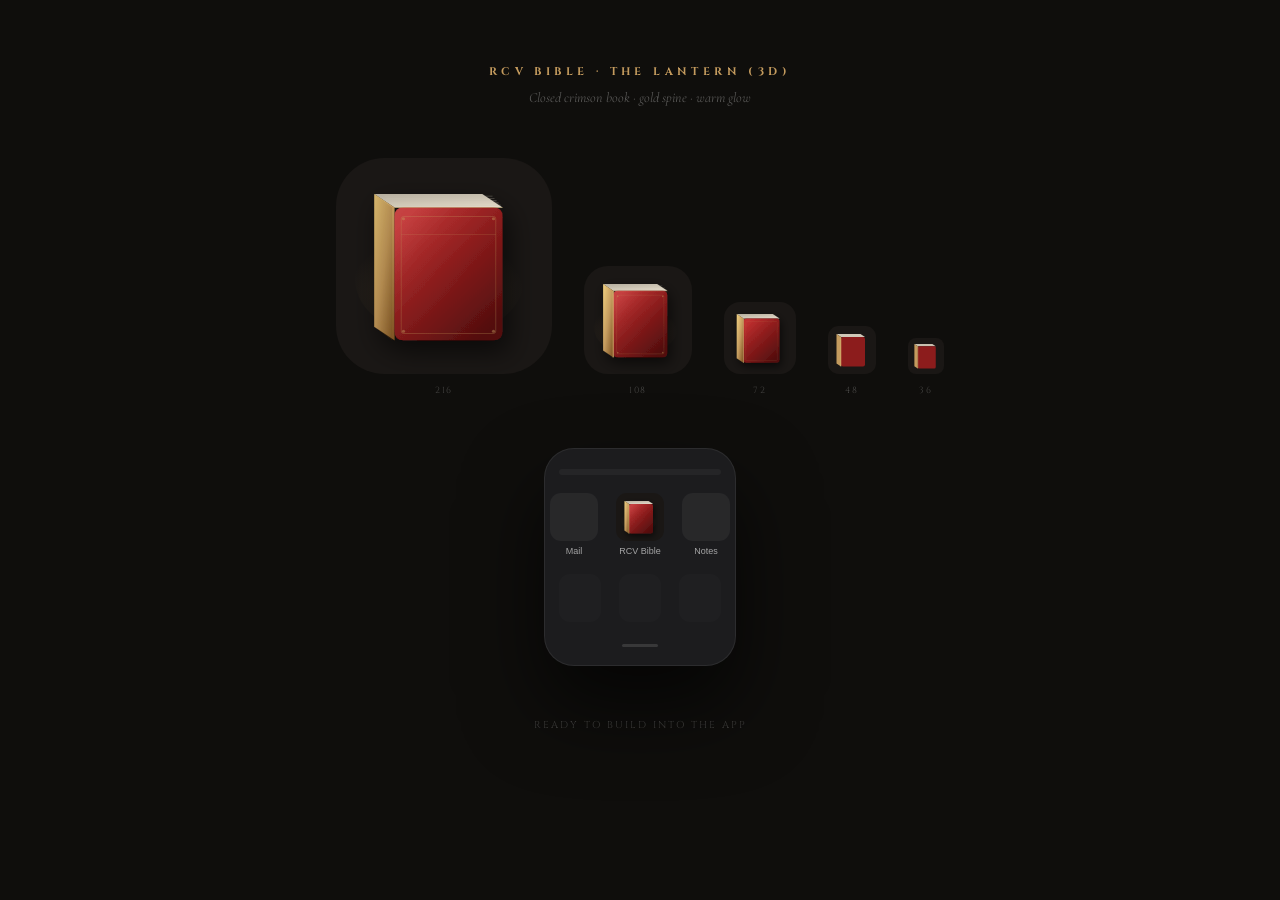
==== icon-concepts.html @ 39d1bde3 "feat: redesign app icon as 3D crimson book with gold spine Closed book with three visible faces: rou" ====
<!DOCTYPE html>
<html lang="en">
<head>
<meta charset="UTF-8">
<title>RCV Bible — Icon Preview</title>
<style>
  @import url('https://fonts.googleapis.com/css2?family=Cinzel:wght@400;600&family=Cormorant+Garamond:ital,wght@0,300;1,300&display=swap');
  *, *::before, *::after { box-sizing: border-box; margin: 0; padding: 0; }
  body {
    background: #0F0E0C;
    color: #FAF8F4;
    font-family: 'Cormorant Garamond', Georgia, serif;
    min-height: 100vh;
    display: flex;
    flex-direction: column;
    align-items: center;
    padding: 64px 40px 80px;
    gap: 52px;
  }
  header { text-align: center; }
  header h1 { font-family:'Cinzel',serif; font-size:11px; letter-spacing:.4em; color:#C49B5E; text-transform:uppercase; margin-bottom:10px; }
  header p  { font-size:14px; color:rgba(255,255,255,.3); font-style:italic; }
  .sizes { display:flex; align-items:flex-end; gap:32px; }
  .sw { display:flex; flex-direction:column; align-items:center; gap:10px; }
  .sw span { font-family:'Cinzel',serif; font-size:9px; letter-spacing:.2em; color:rgba(255,255,255,.22); }
  .icon { border-radius:22.4%; overflow:hidden; display:block; }
  .phone {
    width:192px; background:#1C1C1E; border-radius:30px;
    border:1.5px solid rgba(255,255,255,.07); padding:20px 14px 18px;
    display:flex; flex-direction:column; align-items:center; gap:6px;
    box-shadow:0 40px 80px rgba(0,0,0,.65);
  }
  .home-row { display:flex; gap:18px; align-items:center; justify-content:center; width:100%; padding:6px 0; }
  .aiw { display:flex; flex-direction:column; align-items:center; gap:5px; }
  .albl { font-family:-apple-system,sans-serif; font-size:9px; color:rgba(255,255,255,.6); }
  .ph { width:48px; height:48px; border-radius:11px; background:rgba(255,255,255,.05); }
</style>
</head>
<body>

<header>
  <h1>RCV Bible · The Lantern (3D)</h1>
  <p>Closed crimson book · gold spine · warm glow</p>
</header>

<div class="sizes">

  <!-- 216px -->
  <div class="sw">
    <svg class="icon" width="216" height="216" viewBox="0 0 192 192" xmlns="http://www.w3.org/2000/svg">
      <defs>
        <!-- Ambient warm glow -->
        <radialGradient id="glow" cx="48%" cy="62%" r="52%">
          <stop offset="0%"   stop-color="#C49B5E" stop-opacity="0.28"/>
          <stop offset="60%"  stop-color="#C49B5E" stop-opacity="0.08"/>
          <stop offset="100%" stop-color="#C49B5E" stop-opacity="0"/>
        </radialGradient>
        <!-- Front cover crimson -->
        <linearGradient id="cover" x1="15%" y1="5%" x2="85%" y2="95%">
          <stop offset="0%"   stop-color="#C03030"/>
          <stop offset="45%"  stop-color="#8C1C1C"/>
          <stop offset="100%" stop-color="#520E0E"/>
        </linearGradient>
        <!-- Cover sheen (subtle diagonal highlight) -->
        <linearGradient id="sheen" x1="0%" y1="0%" x2="60%" y2="60%">
          <stop offset="0%"   stop-color="#FFFFFF" stop-opacity="0.10"/>
          <stop offset="50%"  stop-color="#FFFFFF" stop-opacity="0.02"/>
          <stop offset="100%" stop-color="#FFFFFF" stop-opacity="0"/>
        </linearGradient>
        <!-- Spine face gold -->
        <linearGradient id="spine" x1="0%" y1="0%" x2="100%" y2="100%">
          <stop offset="0%"   stop-color="#F0D080"/>
          <stop offset="50%"  stop-color="#C49B5E"/>
          <stop offset="100%" stop-color="#7A5020"/>
        </linearGradient>
        <!-- Top face (pages) -->
        <linearGradient id="top" x1="80%" y1="100%" x2="20%" y2="0%">
          <stop offset="0%"   stop-color="#E2D9C8"/>
          <stop offset="100%" stop-color="#B8B0A0"/>
        </linearGradient>
        <!-- Spine edge highlight -->
        <linearGradient id="spedge" x1="0%" y1="0%" x2="0%" y2="100%">
          <stop offset="0%"   stop-color="#F8E8A0"/>
          <stop offset="100%" stop-color="#C49B5E"/>
        </linearGradient>
        <!-- Drop shadow filter -->
        <filter id="shadow" x="-18%" y="-8%" width="145%" height="135%">
          <feDropShadow dx="5" dy="10" stdDeviation="12" flood-color="#000" flood-opacity="0.6"/>
        </filter>
        <!-- Spine glow filter -->
        <filter id="sg" x="-60%" y="-5%" width="220%" height="110%">
          <feGaussianBlur stdDeviation="2.5" result="b"/>
          <feMerge><feMergeNode in="b"/><feMergeNode in="SourceGraphic"/></feMerge>
        </filter>
      </defs>

      <!-- Background -->
      <rect width="192" height="192" fill="#1A1715"/>

      <!-- Ambient glow -->
      <ellipse cx="92" cy="108" rx="75" ry="52" fill="url(#glow)"/>

      <g filter="url(#shadow)">

        <!-- ① Top face — pages (cream parallelogram) -->
        <polygon points="52,44 148,44 130,32 34,32" fill="url(#top)"/>
        <!-- Page lines on top face -->
        <line x1="50.2" y1="42" x2="146.2" y2="42" stroke="#C8C0B0" stroke-width="0.6" stroke-opacity="0.5"/>
        <line x1="48.4" y1="40" x2="144.4" y2="40" stroke="#C8C0B0" stroke-width="0.6" stroke-opacity="0.45"/>
        <line x1="46.6" y1="38" x2="142.6" y2="38" stroke="#C8C0B0" stroke-width="0.6" stroke-opacity="0.4"/>
        <line x1="44.8" y1="36" x2="140.8" y2="36" stroke="#C8C0B0" stroke-width="0.5" stroke-opacity="0.35"/>
        <line x1="43.0" y1="34" x2="139.0" y2="34" stroke="#C8C0B0" stroke-width="0.5" stroke-opacity="0.3"/>

        <!-- ② Spine face — gold parallelogram -->
        <polygon points="52,44 34,32 34,150 52,162" fill="url(#spine)"/>
        <!-- Spine inner shadow -->
        <polygon points="50,44 34,32 34,150 50,162" fill="#5A3A10" fill-opacity="0.18"/>

        <!-- ③ Front cover — crimson rounded rect -->
        <path d="M 60,44 L 140,44 Q 148,44 148,52 L 148,154 Q 148,162 140,162 L 60,162 Q 52,162 52,154 L 52,52 Q 52,44 60,44 Z"
              fill="url(#cover)"/>
        <!-- Cover sheen overlay -->
        <path d="M 60,44 L 140,44 Q 148,44 148,52 L 148,154 Q 148,162 140,162 L 60,162 Q 52,162 52,154 L 52,52 Q 52,44 60,44 Z"
              fill="url(#sheen)"/>

        <!-- Cover inset border ornament -->
        <path d="M 60,52 L 140,52 Q 142,52 142,54 L 142,154 Q 142,156 140,156 L 60,156 Q 58,156 58,154 L 58,54 Q 58,52 60,52 Z"
              fill="none" stroke="#C49B5E" stroke-width="0.75" stroke-opacity="0.32"/>
        <!-- Corner jewels -->
        <circle cx="60"  cy="54"  r="1.4" fill="#C49B5E" fill-opacity="0.45"/>
        <circle cx="140" cy="54"  r="1.4" fill="#C49B5E" fill-opacity="0.45"/>
        <circle cx="60"  cy="154" r="1.4" fill="#C49B5E" fill-opacity="0.45"/>
        <circle cx="140" cy="154" r="1.4" fill="#C49B5E" fill-opacity="0.45"/>
        <!-- Thin horizontal accent line near top of cover -->
        <line x1="58" y1="68" x2="142" y2="68" stroke="#C49B5E" stroke-width="0.7" stroke-opacity="0.22"/>

        <!-- ④ Spine highlight edge (bright line where spine meets cover) -->
        <line x1="52" y1="44" x2="52" y2="162" stroke="url(#spedge)" stroke-width="1.8" filter="url(#sg)"/>

        <!-- Top-front corner edge highlight -->
        <line x1="52" y1="44" x2="148" y2="44" stroke="#F2D488" stroke-width="1" stroke-opacity="0.35"/>

      </g>
    </svg>
    <span>216</span>
  </div>

  <!-- 108px -->
  <div class="sw">
    <svg class="icon" width="108" height="108" viewBox="0 0 192 192" xmlns="http://www.w3.org/2000/svg">
      <rect width="192" height="192" fill="#1A1715"/>
      <ellipse cx="92" cy="108" rx="75" ry="52" fill="url(#glow)"/>
      <g filter="url(#shadow)">
        <polygon points="52,44 148,44 130,32 34,32" fill="url(#top)"/>
        <line x1="50.2" y1="42" x2="146.2" y2="42" stroke="#C8C0B0" stroke-width="0.6" stroke-opacity="0.45"/>
        <line x1="47"   y1="39" x2="143"   y2="39" stroke="#C8C0B0" stroke-width="0.5" stroke-opacity="0.38"/>
        <line x1="43"   y1="35" x2="139"   y2="35" stroke="#C8C0B0" stroke-width="0.5" stroke-opacity="0.3"/>
        <polygon points="52,44 34,32 34,150 52,162" fill="url(#spine)"/>
        <path d="M 60,44 L 140,44 Q 148,44 148,52 L 148,154 Q 148,162 140,162 L 60,162 Q 52,162 52,154 L 52,52 Q 52,44 60,44 Z" fill="url(#cover)"/>
        <path d="M 60,44 L 140,44 Q 148,44 148,52 L 148,154 Q 148,162 140,162 L 60,162 Q 52,162 52,154 L 52,52 Q 52,44 60,44 Z" fill="url(#sheen)"/>
        <path d="M 60,52 L 140,52 Q 142,52 142,54 L 142,154 Q 142,156 140,156 L 60,156 Q 58,156 58,154 L 58,54 Q 58,52 60,52 Z"
              fill="none" stroke="#C49B5E" stroke-width="0.75" stroke-opacity="0.32"/>
        <circle cx="60"  cy="54"  r="1.4" fill="#C49B5E" fill-opacity="0.45"/>
        <circle cx="140" cy="54"  r="1.4" fill="#C49B5E" fill-opacity="0.45"/>
        <circle cx="60"  cy="154" r="1.4" fill="#C49B5E" fill-opacity="0.45"/>
        <circle cx="140" cy="154" r="1.4" fill="#C49B5E" fill-opacity="0.45"/>
        <line x1="52" y1="44" x2="52" y2="162" stroke="#F0D080" stroke-width="1.8" opacity="0.7"/>
        <line x1="52" y1="44" x2="148" y2="44" stroke="#F2D488" stroke-width="1" stroke-opacity="0.35"/>
      </g>
    </svg>
    <span>108</span>
  </div>

  <!-- 72px -->
  <div class="sw">
    <svg class="icon" width="72" height="72" viewBox="0 0 192 192" xmlns="http://www.w3.org/2000/svg">
      <rect width="192" height="192" fill="#1A1715"/>
      <g filter="url(#shadow)">
        <polygon points="52,44 148,44 130,32 34,32" fill="url(#top)"/>
        <polygon points="52,44 34,32 34,150 52,162" fill="url(#spine)"/>
        <path d="M 60,44 L 140,44 Q 148,44 148,52 L 148,154 Q 148,162 140,162 L 60,162 Q 52,162 52,154 L 52,52 Q 52,44 60,44 Z" fill="url(#cover)"/>
        <path d="M 60,52 L 140,52 Q 142,52 142,54 L 142,154 Q 142,156 140,156 L 60,156 Q 58,156 58,154 L 58,54 Q 58,52 60,52 Z"
              fill="none" stroke="#C49B5E" stroke-width="0.75" stroke-opacity="0.3"/>
        <line x1="52" y1="44" x2="52" y2="162" stroke="#F0D080" stroke-width="1.8" opacity="0.7"/>
      </g>
    </svg>
    <span>72</span>
  </div>

  <!-- 48px -->
  <div class="sw">
    <svg class="icon" width="48" height="48" viewBox="0 0 192 192" xmlns="http://www.w3.org/2000/svg">
      <rect width="192" height="192" fill="#1A1715"/>
      <polygon points="52,44 148,44 130,32 34,32" fill="#D0C8B8"/>
      <polygon points="52,44 34,32 34,150 52,162" fill="#C49B5E"/>
      <path d="M 60,44 L 140,44 Q 148,44 148,52 L 148,154 Q 148,162 140,162 L 60,162 Q 52,162 52,154 L 52,52 Q 52,44 60,44 Z" fill="#8C1C1C"/>
      <line x1="52" y1="44" x2="52" y2="162" stroke="#F0D080" stroke-width="2" opacity="0.8"/>
    </svg>
    <span>48</span>
  </div>

  <!-- 36px -->
  <div class="sw">
    <svg class="icon" width="36" height="36" viewBox="0 0 192 192" xmlns="http://www.w3.org/2000/svg">
      <rect width="192" height="192" fill="#1A1715"/>
      <polygon points="52,44 148,44 130,32 34,32" fill="#C8C0B0"/>
      <polygon points="52,44 34,32 34,150 52,162" fill="#C49B5E"/>
      <path d="M 60,44 L 140,44 Q 148,44 148,52 L 148,154 Q 148,162 140,162 L 60,162 Q 52,162 52,154 L 52,52 Q 52,44 60,44 Z" fill="#8C1C1C"/>
      <line x1="52" y1="44" x2="52" y2="162" stroke="#F0D080" stroke-width="2.5" opacity="0.85"/>
    </svg>
    <span>36</span>
  </div>

</div>

<!-- Phone mockup -->
<div class="phone">
  <div style="width:100%;height:6px;background:rgba(255,255,255,.04);border-radius:3px;margin-bottom:6px;"></div>
  <div class="home-row">
    <div class="aiw"><div class="ph"></div><span class="albl">Mail</span></div>
    <div class="aiw">
      <svg class="icon" width="48" height="48" viewBox="0 0 192 192" xmlns="http://www.w3.org/2000/svg">
        <rect width="192" height="192" fill="#1A1715"/>
        <ellipse cx="92" cy="108" rx="72" ry="48" fill="url(#glow)"/>
        <g filter="url(#shadow)">
          <polygon points="52,44 148,44 130,32 34,32" fill="url(#top)"/>
          <polygon points="52,44 34,32 34,150 52,162" fill="url(#spine)"/>
          <path d="M 60,44 L 140,44 Q 148,44 148,52 L 148,154 Q 148,162 140,162 L 60,162 Q 52,162 52,154 L 52,52 Q 52,44 60,44 Z" fill="url(#cover)"/>
          <path d="M 60,44 L 140,44 Q 148,44 148,52 L 148,154 Q 148,162 140,162 L 60,162 Q 52,162 52,154 L 52,52 Q 52,44 60,44 Z" fill="url(#sheen)"/>
          <line x1="52" y1="44" x2="52" y2="162" stroke="#F0D080" stroke-width="2" opacity="0.75"/>
        </g>
      </svg>
      <span class="albl">RCV Bible</span>
    </div>
    <div class="aiw"><div class="ph"></div><span class="albl">Notes</span></div>
  </div>
  <div class="home-row" style="opacity:.3;">
    <div class="ph"></div><div class="ph"></div><div class="ph"></div>
  </div>
  <div style="width:36px;height:3px;background:rgba(255,255,255,.12);border-radius:2px;margin-top:10px;"></div>
</div>

<footer style="font-family:'Cinzel',serif;font-size:10px;color:rgba(255,255,255,.18);letter-spacing:.2em;text-transform:uppercase;">
  Ready to build into the app
</footer>

</body>
</html>
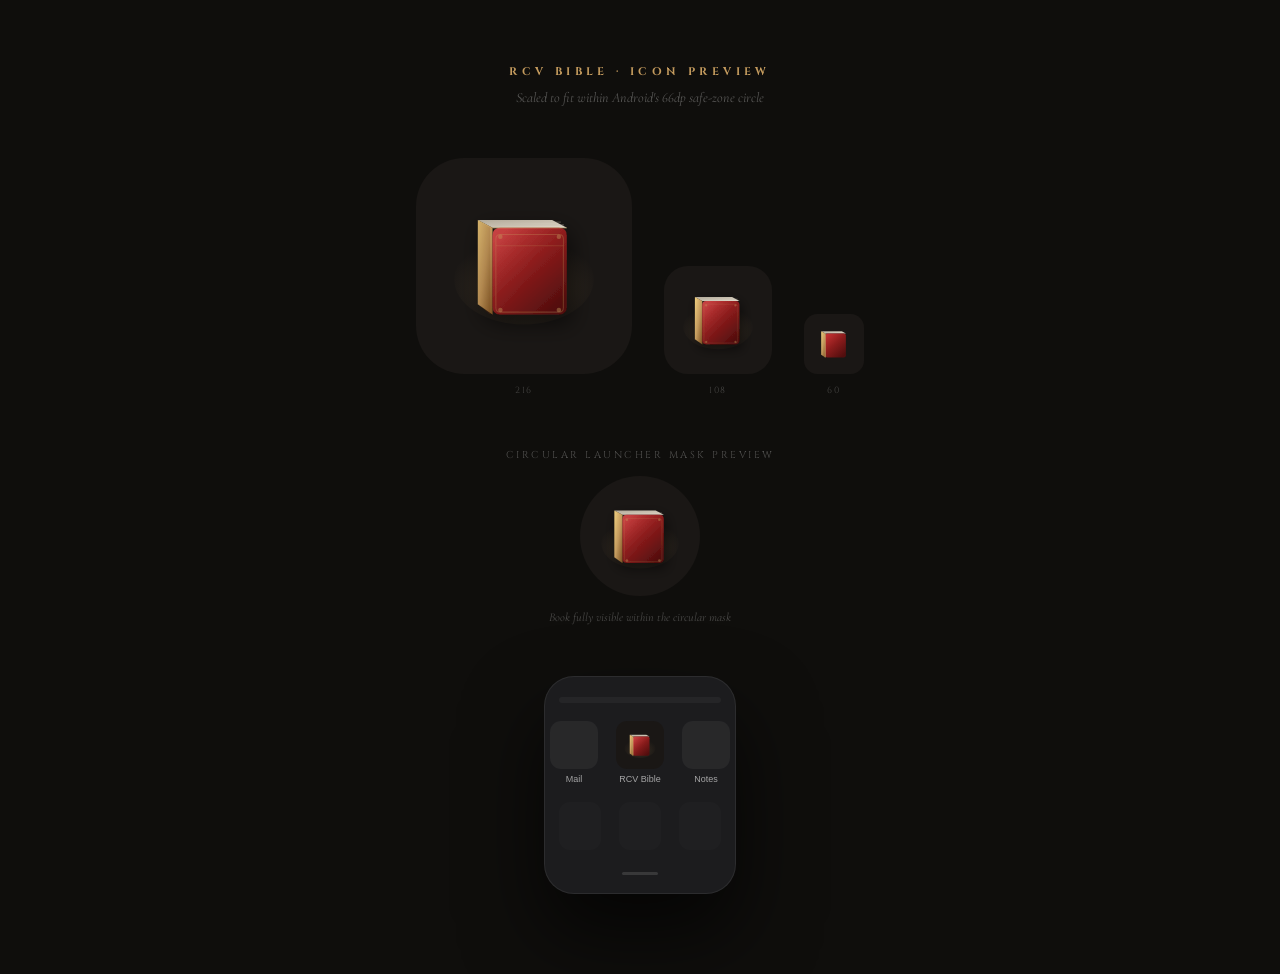
==== commit 92e8cf40: "fix(icon): scale book into adaptive icon safe-zone circle The 3D depth pushed the back-top-left corn" ====
--- a/icon-concepts.html
+++ b/icon-concepts.html
@@ -4,213 +4,163 @@
 <meta charset="UTF-8">
 <title>RCV Bible — Icon Preview</title>
 <style>
-  @import url('https://fonts.googleapis.com/css2?family=Cinzel:wght@400;600&family=Cormorant+Garamond:ital,wght@0,300;1,300&display=swap');
-  *, *::before, *::after { box-sizing: border-box; margin: 0; padding: 0; }
-  body {
-    background: #0F0E0C;
-    color: #FAF8F4;
-    font-family: 'Cormorant Garamond', Georgia, serif;
-    min-height: 100vh;
-    display: flex;
-    flex-direction: column;
-    align-items: center;
-    padding: 64px 40px 80px;
-    gap: 52px;
-  }
-  header { text-align: center; }
-  header h1 { font-family:'Cinzel',serif; font-size:11px; letter-spacing:.4em; color:#C49B5E; text-transform:uppercase; margin-bottom:10px; }
-  header p  { font-size:14px; color:rgba(255,255,255,.3); font-style:italic; }
-  .sizes { display:flex; align-items:flex-end; gap:32px; }
-  .sw { display:flex; flex-direction:column; align-items:center; gap:10px; }
-  .sw span { font-family:'Cinzel',serif; font-size:9px; letter-spacing:.2em; color:rgba(255,255,255,.22); }
-  .icon { border-radius:22.4%; overflow:hidden; display:block; }
-  .phone {
-    width:192px; background:#1C1C1E; border-radius:30px;
-    border:1.5px solid rgba(255,255,255,.07); padding:20px 14px 18px;
-    display:flex; flex-direction:column; align-items:center; gap:6px;
-    box-shadow:0 40px 80px rgba(0,0,0,.65);
-  }
-  .home-row { display:flex; gap:18px; align-items:center; justify-content:center; width:100%; padding:6px 0; }
-  .aiw { display:flex; flex-direction:column; align-items:center; gap:5px; }
-  .albl { font-family:-apple-system,sans-serif; font-size:9px; color:rgba(255,255,255,.6); }
-  .ph { width:48px; height:48px; border-radius:11px; background:rgba(255,255,255,.05); }
+  @import url('https://fonts.googleapis.com/css2?family=Cinzel:wght@400&family=Cormorant+Garamond:ital,wght@0,300;1,300&display=swap');
+  *{box-sizing:border-box;margin:0;padding:0}
+  body{background:#0F0E0C;color:#FAF8F4;font-family:'Cormorant Garamond',serif;min-height:100vh;
+       display:flex;flex-direction:column;align-items:center;padding:64px 40px 80px;gap:52px}
+  header{text-align:center}
+  header h1{font-family:'Cinzel',serif;font-size:11px;letter-spacing:.4em;color:#C49B5E;text-transform:uppercase;margin-bottom:10px}
+  header p{font-size:14px;color:rgba(255,255,255,.3);font-style:italic}
+  .sizes{display:flex;align-items:flex-end;gap:32px}
+  .sw{display:flex;flex-direction:column;align-items:center;gap:10px}
+  .sw span{font-family:'Cinzel',serif;font-size:9px;letter-spacing:.2em;color:rgba(255,255,255,.22)}
+  .icon{border-radius:22.4%;overflow:hidden;display:block}
+  .note{font-size:12px;color:rgba(255,255,255,.25);font-style:italic;text-align:center;max-width:320px}
+  .phone{width:192px;background:#1C1C1E;border-radius:30px;border:1.5px solid rgba(255,255,255,.07);
+         padding:20px 14px 18px;display:flex;flex-direction:column;align-items:center;gap:6px;
+         box-shadow:0 40px 80px rgba(0,0,0,.65)}
+  .home-row{display:flex;gap:18px;align-items:center;justify-content:center;width:100%;padding:6px 0}
+  .aiw{display:flex;flex-direction:column;align-items:center;gap:5px}
+  .albl{font-family:-apple-system,sans-serif;font-size:9px;color:rgba(255,255,255,.6)}
+  .ph{width:48px;height:48px;border-radius:11px;background:rgba(255,255,255,.05)}
+  /* Circle mask preview */
+  .circle-mask{border-radius:50%!important}
 </style>
 </head>
 <body>
 
 <header>
-  <h1>RCV Bible · The Lantern (3D)</h1>
-  <p>Closed crimson book · gold spine · warm glow</p>
+  <h1>RCV Bible · Icon Preview</h1>
+  <p>Scaled to fit within Android's 66dp safe-zone circle</p>
 </header>
 
+<!-- Reusable SVG defs -->
+<svg width="0" height="0" style="position:absolute">
+  <defs>
+    <radialGradient id="glow" cx="50%" cy="60%" r="55%">
+      <stop offset="0%"   stop-color="#C49B5E" stop-opacity="0.30"/>
+      <stop offset="60%"  stop-color="#C49B5E" stop-opacity="0.08"/>
+      <stop offset="100%" stop-color="#C49B5E" stop-opacity="0"/>
+    </radialGradient>
+    <linearGradient id="topFace" x1="100%" y1="100%" x2="0%" y2="0%">
+      <stop offset="0%" stop-color="#E0D8C8"/><stop offset="100%" stop-color="#B0A898"/>
+    </linearGradient>
+    <linearGradient id="spineFace" x1="0%" y1="0%" x2="100%" y2="100%">
+      <stop offset="0%" stop-color="#F0D080"/><stop offset="50%" stop-color="#C49B5E"/>
+      <stop offset="100%" stop-color="#7A5020"/>
+    </linearGradient>
+    <linearGradient id="coverFace" x1="15%" y1="5%" x2="85%" y2="95%">
+      <stop offset="0%" stop-color="#C03030"/><stop offset="45%" stop-color="#8C1C1C"/>
+      <stop offset="100%" stop-color="#520E0E"/>
+    </linearGradient>
+    <linearGradient id="coverSheen" x1="0%" y1="0%" x2="55%" y2="55%">
+      <stop offset="0%" stop-color="#fff" stop-opacity="0.10"/>
+      <stop offset="50%" stop-color="#fff" stop-opacity="0.03"/>
+      <stop offset="100%" stop-color="#fff" stop-opacity="0"/>
+    </linearGradient>
+    <linearGradient id="spineHL" x1="0%" y1="0%" x2="0%" y2="100%">
+      <stop offset="0%" stop-color="#F8E898"/><stop offset="100%" stop-color="#C49B5E"/>
+    </linearGradient>
+    <filter id="shadow" x="-20%" y="-10%" width="150%" height="140%">
+      <feDropShadow dx="4" dy="8" stdDeviation="10" flood-color="#000" flood-opacity="0.55"/>
+    </filter>
+    <!-- Circle clip for safe-zone preview -->
+    <clipPath id="circleClip"><circle cx="96" cy="96" r="61.3"/></clipPath>
+  </defs>
+</svg>
+
+<!-- The icon SVG, reusable via inline -->
 <div class="sizes">
 
-  <!-- 216px -->
   <div class="sw">
     <svg class="icon" width="216" height="216" viewBox="0 0 192 192" xmlns="http://www.w3.org/2000/svg">
-      <defs>
-        <!-- Ambient warm glow -->
-        <radialGradient id="glow" cx="48%" cy="62%" r="52%">
-          <stop offset="0%"   stop-color="#C49B5E" stop-opacity="0.28"/>
-          <stop offset="60%"  stop-color="#C49B5E" stop-opacity="0.08"/>
-          <stop offset="100%" stop-color="#C49B5E" stop-opacity="0"/>
-        </radialGradient>
-        <!-- Front cover crimson -->
-        <linearGradient id="cover" x1="15%" y1="5%" x2="85%" y2="95%">
-          <stop offset="0%"   stop-color="#C03030"/>
-          <stop offset="45%"  stop-color="#8C1C1C"/>
-          <stop offset="100%" stop-color="#520E0E"/>
-        </linearGradient>
-        <!-- Cover sheen (subtle diagonal highlight) -->
-        <linearGradient id="sheen" x1="0%" y1="0%" x2="60%" y2="60%">
-          <stop offset="0%"   stop-color="#FFFFFF" stop-opacity="0.10"/>
-          <stop offset="50%"  stop-color="#FFFFFF" stop-opacity="0.02"/>
-          <stop offset="100%" stop-color="#FFFFFF" stop-opacity="0"/>
-        </linearGradient>
-        <!-- Spine face gold -->
-        <linearGradient id="spine" x1="0%" y1="0%" x2="100%" y2="100%">
-          <stop offset="0%"   stop-color="#F0D080"/>
-          <stop offset="50%"  stop-color="#C49B5E"/>
-          <stop offset="100%" stop-color="#7A5020"/>
-        </linearGradient>
-        <!-- Top face (pages) -->
-        <linearGradient id="top" x1="80%" y1="100%" x2="20%" y2="0%">
-          <stop offset="0%"   stop-color="#E2D9C8"/>
-          <stop offset="100%" stop-color="#B8B0A0"/>
-        </linearGradient>
-        <!-- Spine edge highlight -->
-        <linearGradient id="spedge" x1="0%" y1="0%" x2="0%" y2="100%">
-          <stop offset="0%"   stop-color="#F8E8A0"/>
-          <stop offset="100%" stop-color="#C49B5E"/>
-        </linearGradient>
-        <!-- Drop shadow filter -->
-        <filter id="shadow" x="-18%" y="-8%" width="145%" height="135%">
-          <feDropShadow dx="5" dy="10" stdDeviation="12" flood-color="#000" flood-opacity="0.6"/>
-        </filter>
-        <!-- Spine glow filter -->
-        <filter id="sg" x="-60%" y="-5%" width="220%" height="110%">
-          <feGaussianBlur stdDeviation="2.5" result="b"/>
-          <feMerge><feMergeNode in="b"/><feMergeNode in="SourceGraphic"/></feMerge>
-        </filter>
-      </defs>
-
-      <!-- Background -->
       <rect width="192" height="192" fill="#1A1715"/>
-
-      <!-- Ambient glow -->
-      <ellipse cx="92" cy="108" rx="75" ry="52" fill="url(#glow)"/>
-
+      <ellipse cx="96" cy="108" rx="62" ry="40" fill="url(#glow)"/>
       <g filter="url(#shadow)">
-
-        <!-- ① Top face — pages (cream parallelogram) -->
-        <polygon points="52,44 148,44 130,32 34,32" fill="url(#top)"/>
-        <!-- Page lines on top face -->
-        <line x1="50.2" y1="42" x2="146.2" y2="42" stroke="#C8C0B0" stroke-width="0.6" stroke-opacity="0.5"/>
-        <line x1="48.4" y1="40" x2="144.4" y2="40" stroke="#C8C0B0" stroke-width="0.6" stroke-opacity="0.45"/>
-        <line x1="46.6" y1="38" x2="142.6" y2="38" stroke="#C8C0B0" stroke-width="0.6" stroke-opacity="0.4"/>
-        <line x1="44.8" y1="36" x2="140.8" y2="36" stroke="#C8C0B0" stroke-width="0.5" stroke-opacity="0.35"/>
-        <line x1="43.0" y1="34" x2="139.0" y2="34" stroke="#C8C0B0" stroke-width="0.5" stroke-opacity="0.3"/>
-
-        <!-- ② Spine face — gold parallelogram -->
-        <polygon points="52,44 34,32 34,150 52,162" fill="url(#spine)"/>
-        <!-- Spine inner shadow -->
-        <polygon points="50,44 34,32 34,150 50,162" fill="#5A3A10" fill-opacity="0.18"/>
-
-        <!-- ③ Front cover — crimson rounded rect -->
-        <path d="M 60,44 L 140,44 Q 148,44 148,52 L 148,154 Q 148,162 140,162 L 60,162 Q 52,162 52,154 L 52,52 Q 52,44 60,44 Z"
-              fill="url(#cover)"/>
-        <!-- Cover sheen overlay -->
-        <path d="M 60,44 L 140,44 Q 148,44 148,52 L 148,154 Q 148,162 140,162 L 60,162 Q 52,162 52,154 L 52,52 Q 52,44 60,44 Z"
-              fill="url(#sheen)"/>
-
-        <!-- Cover inset border ornament -->
-        <path d="M 60,52 L 140,52 Q 142,52 142,54 L 142,154 Q 142,156 140,156 L 60,156 Q 58,156 58,154 L 58,54 Q 58,52 60,52 Z"
-              fill="none" stroke="#C49B5E" stroke-width="0.75" stroke-opacity="0.32"/>
-        <!-- Corner jewels -->
-        <circle cx="60"  cy="54"  r="1.4" fill="#C49B5E" fill-opacity="0.45"/>
-        <circle cx="140" cy="54"  r="1.4" fill="#C49B5E" fill-opacity="0.45"/>
-        <circle cx="60"  cy="154" r="1.4" fill="#C49B5E" fill-opacity="0.45"/>
-        <circle cx="140" cy="154" r="1.4" fill="#C49B5E" fill-opacity="0.45"/>
-        <!-- Thin horizontal accent line near top of cover -->
-        <line x1="58" y1="68" x2="142" y2="68" stroke="#C49B5E" stroke-width="0.7" stroke-opacity="0.22"/>
-
-        <!-- ④ Spine highlight edge (bright line where spine meets cover) -->
-        <line x1="52" y1="44" x2="52" y2="162" stroke="url(#spedge)" stroke-width="1.8" filter="url(#sg)"/>
-
-        <!-- Top-front corner edge highlight -->
-        <line x1="52" y1="44" x2="148" y2="44" stroke="#F2D488" stroke-width="1" stroke-opacity="0.35"/>
-
+        <!-- Top/pages face: front(68,62)→(134,62) back(55,55)→(121,55) -->
+        <polygon points="68,62 134,62 121,55 55,55" fill="url(#topFace)"/>
+        <line x1="65.4" y1="59.5" x2="131.4" y2="59.5" stroke="#C0B8A8" stroke-width="0.7" stroke-opacity="0.5"/>
+        <line x1="62.8" y1="57"   x2="128.8" y2="57"   stroke="#C0B8A8" stroke-width="0.6" stroke-opacity="0.4"/>
+        <!-- Spine face: (68,62)(55,55)(55,130)(68,139) -->
+        <polygon points="68,62 55,55 55,130 68,139" fill="url(#spineFace)"/>
+        <polygon points="66,62 55,55 55,130 66,139" fill="#5A3010" fill-opacity="0.18"/>
+        <!-- Front cover rounded -->
+        <path d="M75,62 L127,62 Q134,62 134,69 L134,132 Q134,139 127,139 L75,139 Q68,139 68,132 L68,69 Q68,62 75,62 Z" fill="url(#coverFace)"/>
+        <path d="M75,62 L127,62 Q134,62 134,69 L134,132 Q134,139 127,139 L75,139 Q68,139 68,132 L68,69 Q68,62 75,62 Z" fill="url(#coverSheen)"/>
+        <!-- Inset border -->
+        <path d="M75,68 L127,68 Q131,68 131,72 L131,133 Q131,137 127,137 L75,137 Q71,137 71,133 L71,72 Q71,68 75,68 Z"
+              fill="none" stroke="#C49B5E" stroke-width="0.9" stroke-opacity="0.30"/>
+        <!-- Corner dots -->
+        <circle cx="75"  cy="70"  r="2" fill="#C49B5E" fill-opacity="0.42"/>
+        <circle cx="127" cy="70"  r="2" fill="#C49B5E" fill-opacity="0.42"/>
+        <circle cx="75"  cy="135" r="2" fill="#C49B5E" fill-opacity="0.42"/>
+        <circle cx="127" cy="135" r="2" fill="#C49B5E" fill-opacity="0.42"/>
+        <!-- Gold accent line -->
+        <line x1="71" y1="78" x2="131" y2="78" stroke="#C49B5E" stroke-width="0.9" stroke-opacity="0.20"/>
+        <!-- Spine highlight edge -->
+        <line x1="68" y1="62" x2="68" y2="139" stroke="url(#spineHL)" stroke-width="2.4" opacity="0.80"/>
+        <!-- Top-front edge -->
+        <line x1="68" y1="62" x2="134" y2="62" stroke="#F2D488" stroke-width="1.2" stroke-opacity="0.28"/>
       </g>
     </svg>
     <span>216</span>
   </div>
 
-  <!-- 108px -->
   <div class="sw">
     <svg class="icon" width="108" height="108" viewBox="0 0 192 192" xmlns="http://www.w3.org/2000/svg">
       <rect width="192" height="192" fill="#1A1715"/>
-      <ellipse cx="92" cy="108" rx="75" ry="52" fill="url(#glow)"/>
+      <ellipse cx="96" cy="108" rx="62" ry="40" fill="url(#glow)"/>
       <g filter="url(#shadow)">
-        <polygon points="52,44 148,44 130,32 34,32" fill="url(#top)"/>
-        <line x1="50.2" y1="42" x2="146.2" y2="42" stroke="#C8C0B0" stroke-width="0.6" stroke-opacity="0.45"/>
-        <line x1="47"   y1="39" x2="143"   y2="39" stroke="#C8C0B0" stroke-width="0.5" stroke-opacity="0.38"/>
-        <line x1="43"   y1="35" x2="139"   y2="35" stroke="#C8C0B0" stroke-width="0.5" stroke-opacity="0.3"/>
-        <polygon points="52,44 34,32 34,150 52,162" fill="url(#spine)"/>
-        <path d="M 60,44 L 140,44 Q 148,44 148,52 L 148,154 Q 148,162 140,162 L 60,162 Q 52,162 52,154 L 52,52 Q 52,44 60,44 Z" fill="url(#cover)"/>
-        <path d="M 60,44 L 140,44 Q 148,44 148,52 L 148,154 Q 148,162 140,162 L 60,162 Q 52,162 52,154 L 52,52 Q 52,44 60,44 Z" fill="url(#sheen)"/>
-        <path d="M 60,52 L 140,52 Q 142,52 142,54 L 142,154 Q 142,156 140,156 L 60,156 Q 58,156 58,154 L 58,54 Q 58,52 60,52 Z"
-              fill="none" stroke="#C49B5E" stroke-width="0.75" stroke-opacity="0.32"/>
-        <circle cx="60"  cy="54"  r="1.4" fill="#C49B5E" fill-opacity="0.45"/>
-        <circle cx="140" cy="54"  r="1.4" fill="#C49B5E" fill-opacity="0.45"/>
-        <circle cx="60"  cy="154" r="1.4" fill="#C49B5E" fill-opacity="0.45"/>
-        <circle cx="140" cy="154" r="1.4" fill="#C49B5E" fill-opacity="0.45"/>
-        <line x1="52" y1="44" x2="52" y2="162" stroke="#F0D080" stroke-width="1.8" opacity="0.7"/>
-        <line x1="52" y1="44" x2="148" y2="44" stroke="#F2D488" stroke-width="1" stroke-opacity="0.35"/>
+        <polygon points="68,62 134,62 121,55 55,55" fill="url(#topFace)"/>
+        <line x1="65" y1="59" x2="131" y2="59" stroke="#C0B8A8" stroke-width="0.7" stroke-opacity="0.45"/>
+        <polygon points="68,62 55,55 55,130 68,139" fill="url(#spineFace)"/>
+        <path d="M75,62 L127,62 Q134,62 134,69 L134,132 Q134,139 127,139 L75,139 Q68,139 68,132 L68,69 Q68,62 75,62 Z" fill="url(#coverFace)"/>
+        <path d="M75,62 L127,62 Q134,62 134,69 L134,132 Q134,139 127,139 L75,139 Q68,139 68,132 L68,69 Q68,62 75,62 Z" fill="url(#coverSheen)"/>
+        <path d="M75,68 L127,68 Q131,68 131,72 L131,133 Q131,137 127,137 L75,137 Q71,137 71,133 L71,72 Q71,68 75,68 Z" fill="none" stroke="#C49B5E" stroke-width="0.9" stroke-opacity="0.28"/>
+        <circle cx="75" cy="70" r="2" fill="#C49B5E" fill-opacity="0.42"/>
+        <circle cx="127" cy="70" r="2" fill="#C49B5E" fill-opacity="0.42"/>
+        <circle cx="75" cy="135" r="2" fill="#C49B5E" fill-opacity="0.42"/>
+        <circle cx="127" cy="135" r="2" fill="#C49B5E" fill-opacity="0.42"/>
+        <line x1="68" y1="62" x2="68" y2="139" stroke="url(#spineHL)" stroke-width="2.4" opacity="0.80"/>
       </g>
     </svg>
     <span>108</span>
   </div>
 
-  <!-- 72px -->
   <div class="sw">
-    <svg class="icon" width="72" height="72" viewBox="0 0 192 192" xmlns="http://www.w3.org/2000/svg">
+    <svg class="icon" width="60" height="60" viewBox="0 0 192 192" xmlns="http://www.w3.org/2000/svg">
       <rect width="192" height="192" fill="#1A1715"/>
-      <g filter="url(#shadow)">
-        <polygon points="52,44 148,44 130,32 34,32" fill="url(#top)"/>
-        <polygon points="52,44 34,32 34,150 52,162" fill="url(#spine)"/>
-        <path d="M 60,44 L 140,44 Q 148,44 148,52 L 148,154 Q 148,162 140,162 L 60,162 Q 52,162 52,154 L 52,52 Q 52,44 60,44 Z" fill="url(#cover)"/>
-        <path d="M 60,52 L 140,52 Q 142,52 142,54 L 142,154 Q 142,156 140,156 L 60,156 Q 58,156 58,154 L 58,54 Q 58,52 60,52 Z"
-              fill="none" stroke="#C49B5E" stroke-width="0.75" stroke-opacity="0.3"/>
-        <line x1="52" y1="44" x2="52" y2="162" stroke="#F0D080" stroke-width="1.8" opacity="0.7"/>
-      </g>
+      <polygon points="68,62 134,62 121,55 55,55" fill="url(#topFace)"/>
+      <polygon points="68,62 55,55 55,130 68,139" fill="url(#spineFace)"/>
+      <path d="M75,62 L127,62 Q134,62 134,69 L134,132 Q134,139 127,139 L75,139 Q68,139 68,132 L68,69 Q68,62 75,62 Z" fill="url(#coverFace)"/>
+      <line x1="68" y1="62" x2="68" y2="139" stroke="#F0D080" stroke-width="2.5" opacity="0.8"/>
     </svg>
-    <span>72</span>
+    <span>60</span>
   </div>
 
-  <!-- 48px -->
-  <div class="sw">
-    <svg class="icon" width="48" height="48" viewBox="0 0 192 192" xmlns="http://www.w3.org/2000/svg">
-      <rect width="192" height="192" fill="#1A1715"/>
-      <polygon points="52,44 148,44 130,32 34,32" fill="#D0C8B8"/>
-      <polygon points="52,44 34,32 34,150 52,162" fill="#C49B5E"/>
-      <path d="M 60,44 L 140,44 Q 148,44 148,52 L 148,154 Q 148,162 140,162 L 60,162 Q 52,162 52,154 L 52,52 Q 52,44 60,44 Z" fill="#8C1C1C"/>
-      <line x1="52" y1="44" x2="52" y2="162" stroke="#F0D080" stroke-width="2" opacity="0.8"/>
-    </svg>
-    <span>48</span>
-  </div>
+</div>
 
-  <!-- 36px -->
-  <div class="sw">
-    <svg class="icon" width="36" height="36" viewBox="0 0 192 192" xmlns="http://www.w3.org/2000/svg">
-      <rect width="192" height="192" fill="#1A1715"/>
-      <polygon points="52,44 148,44 130,32 34,32" fill="#C8C0B0"/>
-      <polygon points="52,44 34,32 34,150 52,162" fill="#C49B5E"/>
-      <path d="M 60,44 L 140,44 Q 148,44 148,52 L 148,154 Q 148,162 140,162 L 60,162 Q 52,162 52,154 L 52,52 Q 52,44 60,44 Z" fill="#8C1C1C"/>
-      <line x1="52" y1="44" x2="52" y2="162" stroke="#F0D080" stroke-width="2.5" opacity="0.85"/>
-    </svg>
-    <span>36</span>
-  </div>
-
+<!-- Circle mask preview — simulates Android circular launcher -->
+<div style="display:flex;flex-direction:column;align-items:center;gap:14px">
+  <span style="font-family:'Cinzel',serif;font-size:10px;letter-spacing:.25em;color:rgba(255,255,255,.28);text-transform:uppercase">Circular launcher mask preview</span>
+  <svg class="icon circle-mask" width="120" height="120" viewBox="0 0 192 192" xmlns="http://www.w3.org/2000/svg">
+    <rect width="192" height="192" fill="#1A1715"/>
+    <ellipse cx="96" cy="108" rx="62" ry="40" fill="url(#glow)"/>
+    <g filter="url(#shadow)">
+      <polygon points="68,62 134,62 121,55 55,55" fill="url(#topFace)"/>
+      <line x1="65" y1="59" x2="131" y2="59" stroke="#C0B8A8" stroke-width="0.7" stroke-opacity="0.45"/>
+      <polygon points="68,62 55,55 55,130 68,139" fill="url(#spineFace)"/>
+      <path d="M75,62 L127,62 Q134,62 134,69 L134,132 Q134,139 127,139 L75,139 Q68,139 68,132 L68,69 Q68,62 75,62 Z" fill="url(#coverFace)"/>
+      <path d="M75,62 L127,62 Q134,62 134,69 L134,132 Q134,139 127,139 L75,139 Q68,139 68,132 L68,69 Q68,62 75,62 Z" fill="url(#coverSheen)"/>
+      <path d="M75,68 L127,68 Q131,68 131,72 L131,133 Q131,137 127,137 L75,137 Q71,137 71,133 L71,72 Q71,68 75,68 Z" fill="none" stroke="#C49B5E" stroke-width="0.9" stroke-opacity="0.28"/>
+      <circle cx="75" cy="70" r="2" fill="#C49B5E" fill-opacity="0.42"/>
+      <circle cx="127" cy="70" r="2" fill="#C49B5E" fill-opacity="0.42"/>
+      <circle cx="75" cy="135" r="2" fill="#C49B5E" fill-opacity="0.42"/>
+      <circle cx="127" cy="135" r="2" fill="#C49B5E" fill-opacity="0.42"/>
+      <line x1="68" y1="62" x2="68" y2="139" stroke="url(#spineHL)" stroke-width="2.4" opacity="0.80"/>
+    </g>
+  </svg>
+  <p class="note">Book fully visible within the circular mask</p>
 </div>
 
 <!-- Phone mockup -->
@@ -219,30 +169,22 @@
   <div class="home-row">
     <div class="aiw"><div class="ph"></div><span class="albl">Mail</span></div>
     <div class="aiw">
-      <svg class="icon" width="48" height="48" viewBox="0 0 192 192" xmlns="http://www.w3.org/2000/svg">
+      <svg class="icon" width="48" height="48" style="border-radius:11px" viewBox="0 0 192 192" xmlns="http://www.w3.org/2000/svg">
         <rect width="192" height="192" fill="#1A1715"/>
-        <ellipse cx="92" cy="108" rx="72" ry="48" fill="url(#glow)"/>
-        <g filter="url(#shadow)">
-          <polygon points="52,44 148,44 130,32 34,32" fill="url(#top)"/>
-          <polygon points="52,44 34,32 34,150 52,162" fill="url(#spine)"/>
-          <path d="M 60,44 L 140,44 Q 148,44 148,52 L 148,154 Q 148,162 140,162 L 60,162 Q 52,162 52,154 L 52,52 Q 52,44 60,44 Z" fill="url(#cover)"/>
-          <path d="M 60,44 L 140,44 Q 148,44 148,52 L 148,154 Q 148,162 140,162 L 60,162 Q 52,162 52,154 L 52,52 Q 52,44 60,44 Z" fill="url(#sheen)"/>
-          <line x1="52" y1="44" x2="52" y2="162" stroke="#F0D080" stroke-width="2" opacity="0.75"/>
-        </g>
+        <ellipse cx="96" cy="108" rx="62" ry="40" fill="url(#glow)"/>
+        <polygon points="68,62 134,62 121,55 55,55" fill="url(#topFace)"/>
+        <polygon points="68,62 55,55 55,130 68,139" fill="url(#spineFace)"/>
+        <path d="M75,62 L127,62 Q134,62 134,69 L134,132 Q134,139 127,139 L75,139 Q68,139 68,132 L68,69 Q68,62 75,62 Z" fill="url(#coverFace)"/>
+        <path d="M75,62 L127,62 Q134,62 134,69 L134,132 Q134,139 127,139 L75,139 Q68,139 68,132 L68,69 Q68,62 75,62 Z" fill="url(#coverSheen)"/>
+        <line x1="68" y1="62" x2="68" y2="139" stroke="#F0D080" stroke-width="2.5" opacity="0.8"/>
       </svg>
       <span class="albl">RCV Bible</span>
     </div>
     <div class="aiw"><div class="ph"></div><span class="albl">Notes</span></div>
   </div>
-  <div class="home-row" style="opacity:.3;">
-    <div class="ph"></div><div class="ph"></div><div class="ph"></div>
-  </div>
+  <div class="home-row" style="opacity:.3;"><div class="ph"></div><div class="ph"></div><div class="ph"></div></div>
   <div style="width:36px;height:3px;background:rgba(255,255,255,.12);border-radius:2px;margin-top:10px;"></div>
 </div>
 
-<footer style="font-family:'Cinzel',serif;font-size:10px;color:rgba(255,255,255,.18);letter-spacing:.2em;text-transform:uppercase;">
-  Ready to build into the app
-</footer>
-
 </body>
 </html>
